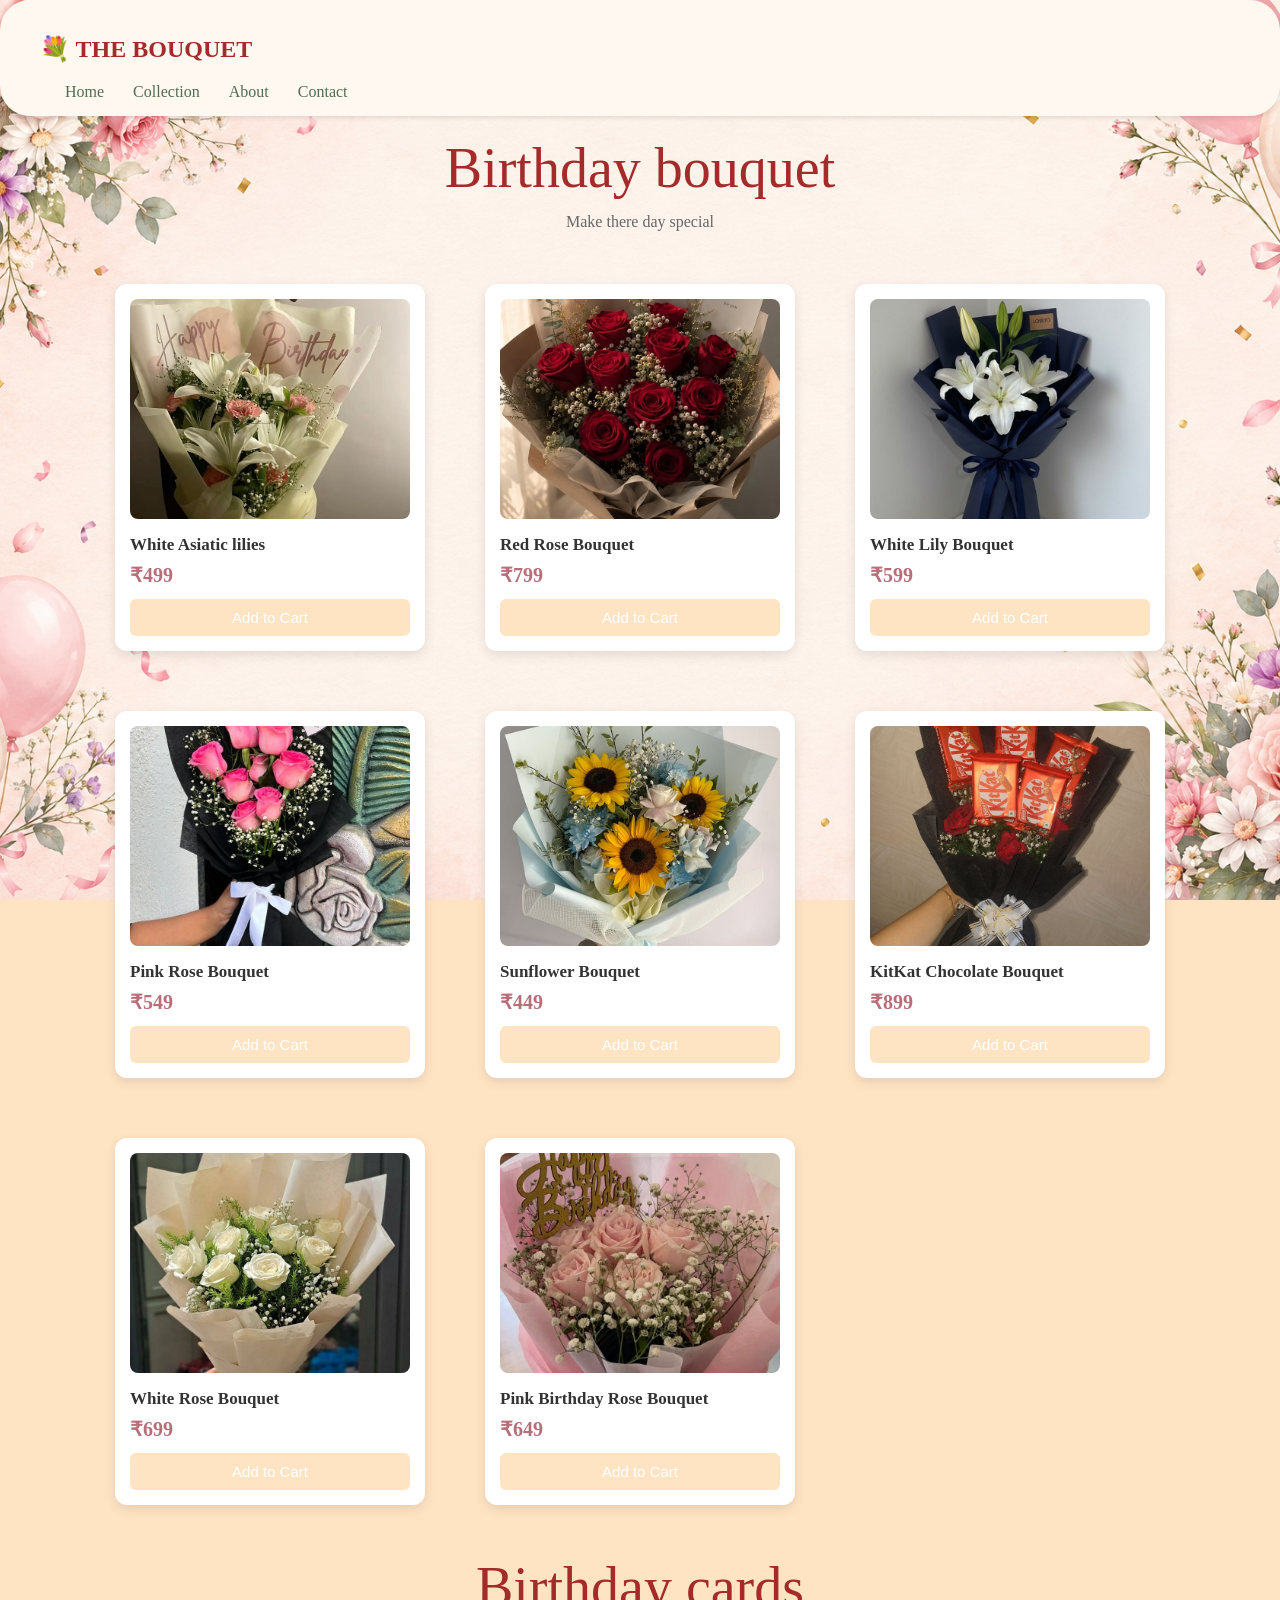
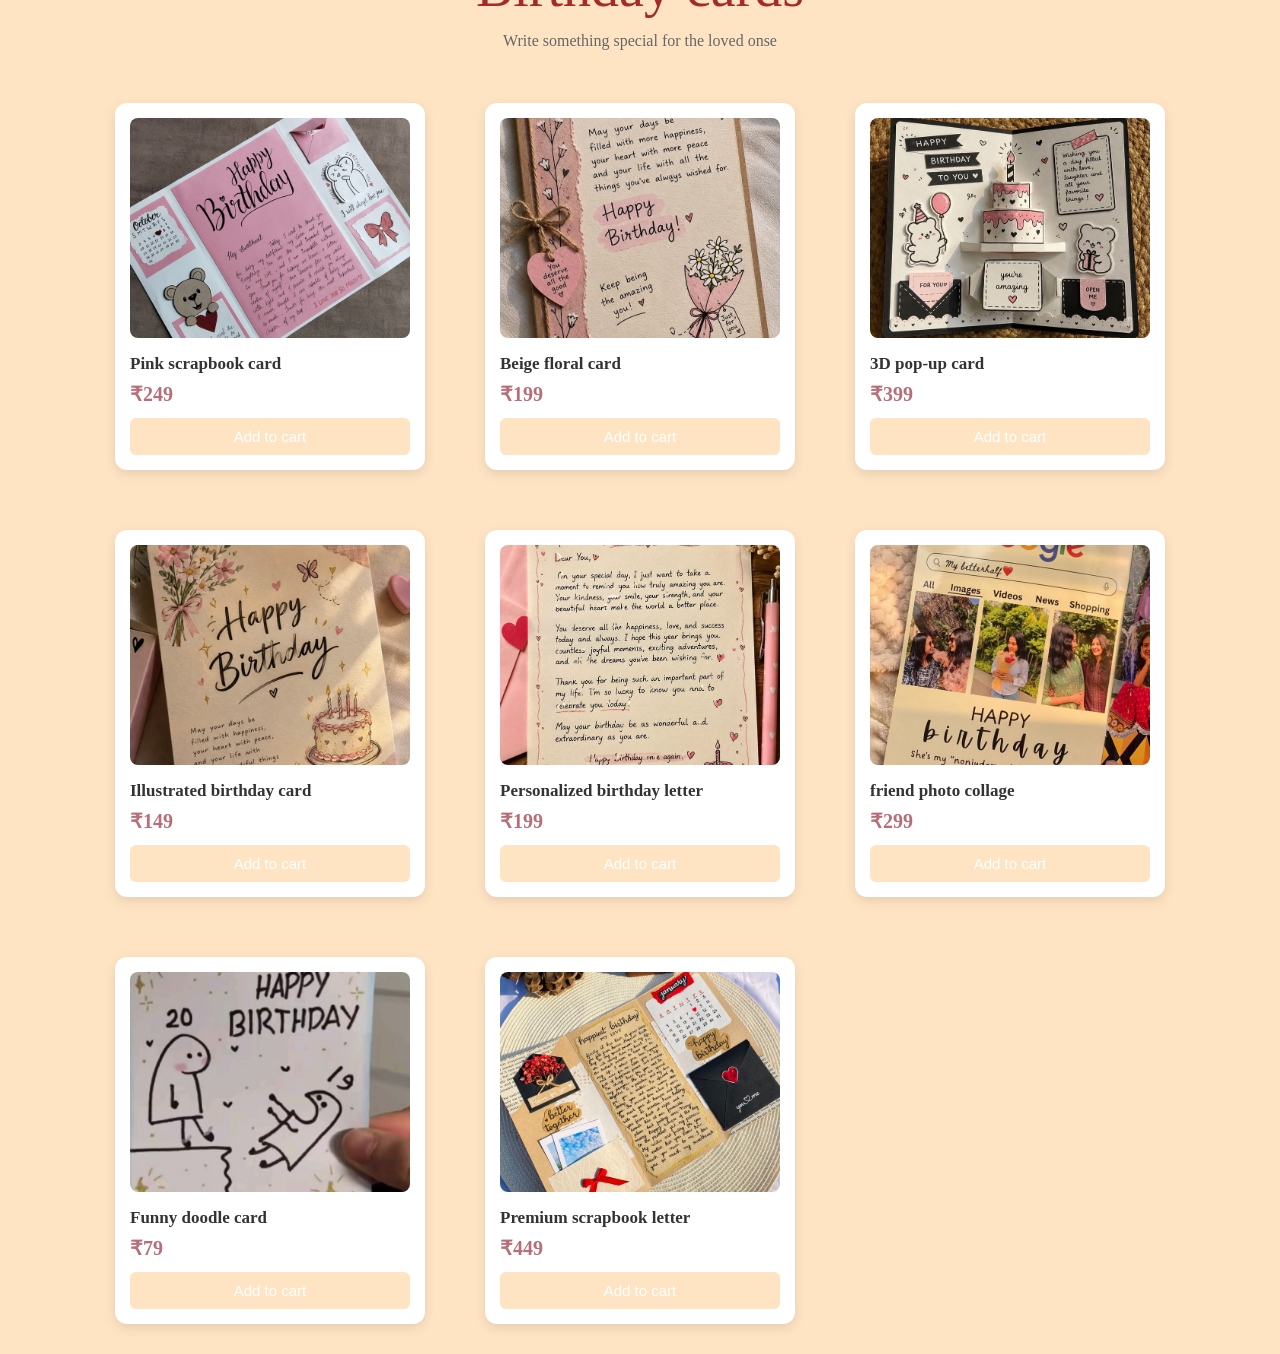
==== birthday.html @ a2e6276f "Add files via upload Bouquet" ====
<!DOCTYPE html>
<html lang="en">
<head>
    <meta charset="UTF-8">
    <meta name="viewport" content="width=device-width, initial-scale=1.0">
    <title>Document</title>
    <link rel="stylesheet" href="birthday.css">
</head>
<body>
    <nav class="navbar">
        <h2>💐 THE BOUQUET</h2>
        <div class="nav-links">
            <a href="#">Home</a>
            <a href="#">Collection</a>
            <a href="#">About</a>
            <a href="#">Contact</a>
        </div>
    </nav>
    <div class="Banner">
        <h1>Birthday bouquet</h1>
        <p>Make there day special</p>
    </div>

        <div class="images-container">
            <div class="product-card">
            <img src="f8.jpeg" alt="Fresh Flowers" width="350">
            <h3 class="product-name">White Asiatic lilies</h3>
            <p class="price">₹499</p>
            <button>Add to Cart</button>
            </div>
            <div class="product-card">
            <img src="f4.jpeg" alt="Fresh Flowers" width="350">
            <h3 class="product-name">Red Rose Bouquet</h3>
            <p class="price">₹799</p>
            <button>Add to Cart</button>
            </div>
            <div class="product-card">
            <img src="f5.jpeg" alt="Fresh Flowers" width="350">
            <h3 class="product-name">White Lily Bouquet</h3>
            <p class="price">₹599</p>
            <button>Add to Cart</button>
            </div>
            <div class="product-card">
            <img src="f7.jpeg" alt="Fresh Flowers" width="350">
            <h3 class="product-name">Pink Rose Bouquet</h3>
            <p class="price">₹549</p>
            <button>Add to Cart</button>
            </div>
            <div class="product-card">
            <img src="f1.jpeg" alt="Fresh Flowers" width="350">
            <h3 class="product-name">Sunflower Bouquet</h3>
            <p class="price">₹449</p>
            <button>Add to Cart</button>
            </div>
            <div class="product-card">
            <img src="f9.jpeg" alt="Fresh Flowers" width="350">
            <h3 class="product-name">KitKat Chocolate Bouquet</h3>
            <p class="price">₹899</p>
            <button>Add to Cart</button>
            </div>
            <div class="product-card">
            <img src="f10.jpeg" alt="Fresh Flowers" width="350">
            <h3 class="product-name">White Rose Bouquet</h3>
            <p class="price">₹699</p>
            <button>Add to Cart</button>
            </div>
            <div class="product-card">
            <img src="f11.jpeg" alt="Fresh Flowers" width="350">
            <h3 class="product-name">Pink Birthday Rose Bouquet</h3>
            <p class="price">₹649</p>
            <button>Add to Cart</button>
            </div>
            
        </div>
        <div class="Banner">
            <h1>Birthday cards</h1>
            <p>Write something special for the loved onse</p>
        </div>
        <div class="images-container">
            <div class="product-card">
                <img src="c1.jpeg" alt="cards" width="350">
                <h3 class="product-name">Pink scrapbook card</h3> 
                <p class="price">₹249</p>
                <button>Add to cart</button>
            </div>
            <div class="product-card">
                <img src="c2.jpeg" alt="cards" width="350">
                <h3 class="product-name">Beige floral card</h3> 
                <p class="price">₹199</p>
                <button>Add to cart</button>
            </div>
            <div class="product-card">
                <img src="c3.jpeg" alt="cards" width="350">
                <h3 class="product-name">3D pop-up card</h3> 
                <p class="price">₹399</p>
                <button>Add to cart</button>
            </div>
            <div class="product-card">
                <img src="c4.jpeg" alt="cards" width="350">
                <h3 class="product-name">Illustrated birthday card</h3> 
                <p class="price">₹149</p>
                <button>Add to cart</button>
            </div>
            <div class="product-card">
                <img src="c5.jpeg" alt="cards" width="350">
                <h3 class="product-name">Personalized birthday letter</h3> 
                <p class="price">₹199</p>
                <button>Add to cart</button>
            </div>
            <div class="product-card">
                <img src="c6.jpeg" alt="cards" width="350">
                <h3 class="product-name">friend photo collage</h3> 
                <p class="price">₹299</p>
                <button>Add to cart</button>
            </div>
            <div class="product-card">
                <img src="c7.jpeg" alt="cards" width="350">
                <h3 class="product-name">Funny doodle card</h3> 
                <p class="price">₹79</p>
                <button>Add to cart</button>
            </div>
            <div class="product-card">
                <img src="c8.jpeg" alt="cards" width="350">
                <h3 class="product-name">Premium scrapbook letter</h3> 
                <p class="price">₹449</p>
                <button>Add to cart</button>
            </div>
        </div>
        
    
</body>
</html>
---- birthday.css ----
body{
    margin: 0;
    padding: 0;
    background-color: bisque;
}
.Banner {
    text-align: center;
    padding: 20px;
}
.Banner h1{
    margin:0 0 10px 0;
    font-family: 'Sacramento',cursive;
    font-size:3.5rem;
    color:brown;
    font-weight: normal;
}
.Banner p{

    margin:0 auto;
    text-align: center;
    max-width:600px;
    font-size: 1rem;
    color:#666666;
    line-height:1.5;
}
.images-container{
    display:grid;
    grid-template-columns: repeat(3,1fr);
    justify-content: center;
    gap: 60px;
    max-width: 1050px;
    margin:30px auto;
}
.product-card {
    background-color: white;
    padding: 15px;
    border-radius: 12px;
    box-shadow: 0 4px 12px rgba(0, 0, 0, 0.1);
    text-align: left;
    transition: transform 0.3s ease;
}

.product-card:hover {
    transform: translateY(-5px);
}

.product-card img {
    width: 100%;
    height: 220px;
    object-fit: cover;
    border-radius: 8px;
}

.product-name {
    font-size: 17px;
    margin: 12px 0 8px;
    color: #333;
}

.price {
    margin: 8px 0 12px;
    font-size: 20px;
    color: bisque;
    font-weight: bold;
}

.product-card button {
    width: 100%;
    padding: 10px;
    background-color: bisque;
    color: white;
    border: none;
    border-radius: 6px;
    font-size: 15px;
    cursor: pointer;
}

.product-card button:hover {
    background-color: #965565;
}
.price{
    margin-top: 8px;
    font-size: 20px;
    color: #b76e79;
    font-weight: bold;


}
.navbar{
    display:fex;
    justify-content: space-between;
    align-items: center;
    padding: 15px 40px;
    background-color: #fff8f0;
    border-radius:30px;
    position: sticky;
    box-shadow: 0 2px 4px rgba(0, 0, 0, 0.1);

}
.navbar h2{
    color:brown;
}
.nav-links a{
    text-decoration: none;
    color: #536b50;
    margin-left: 25px;
}
@media (max-width: 900px) {
    .images-container {
        grid-template-columns: repeat(2, 1fr);
    }
}

@media (max-width: 500px) {
    .images-container {
        grid-template-columns: 1fr;
    }
}
body {
    margin: 0;
    background-image: url(bg1.png); 
    background-size: cover;
    background-position: center;
    background-repeat: repeat-y;
    background-attachment: fixed;
    color: #40363A;
}
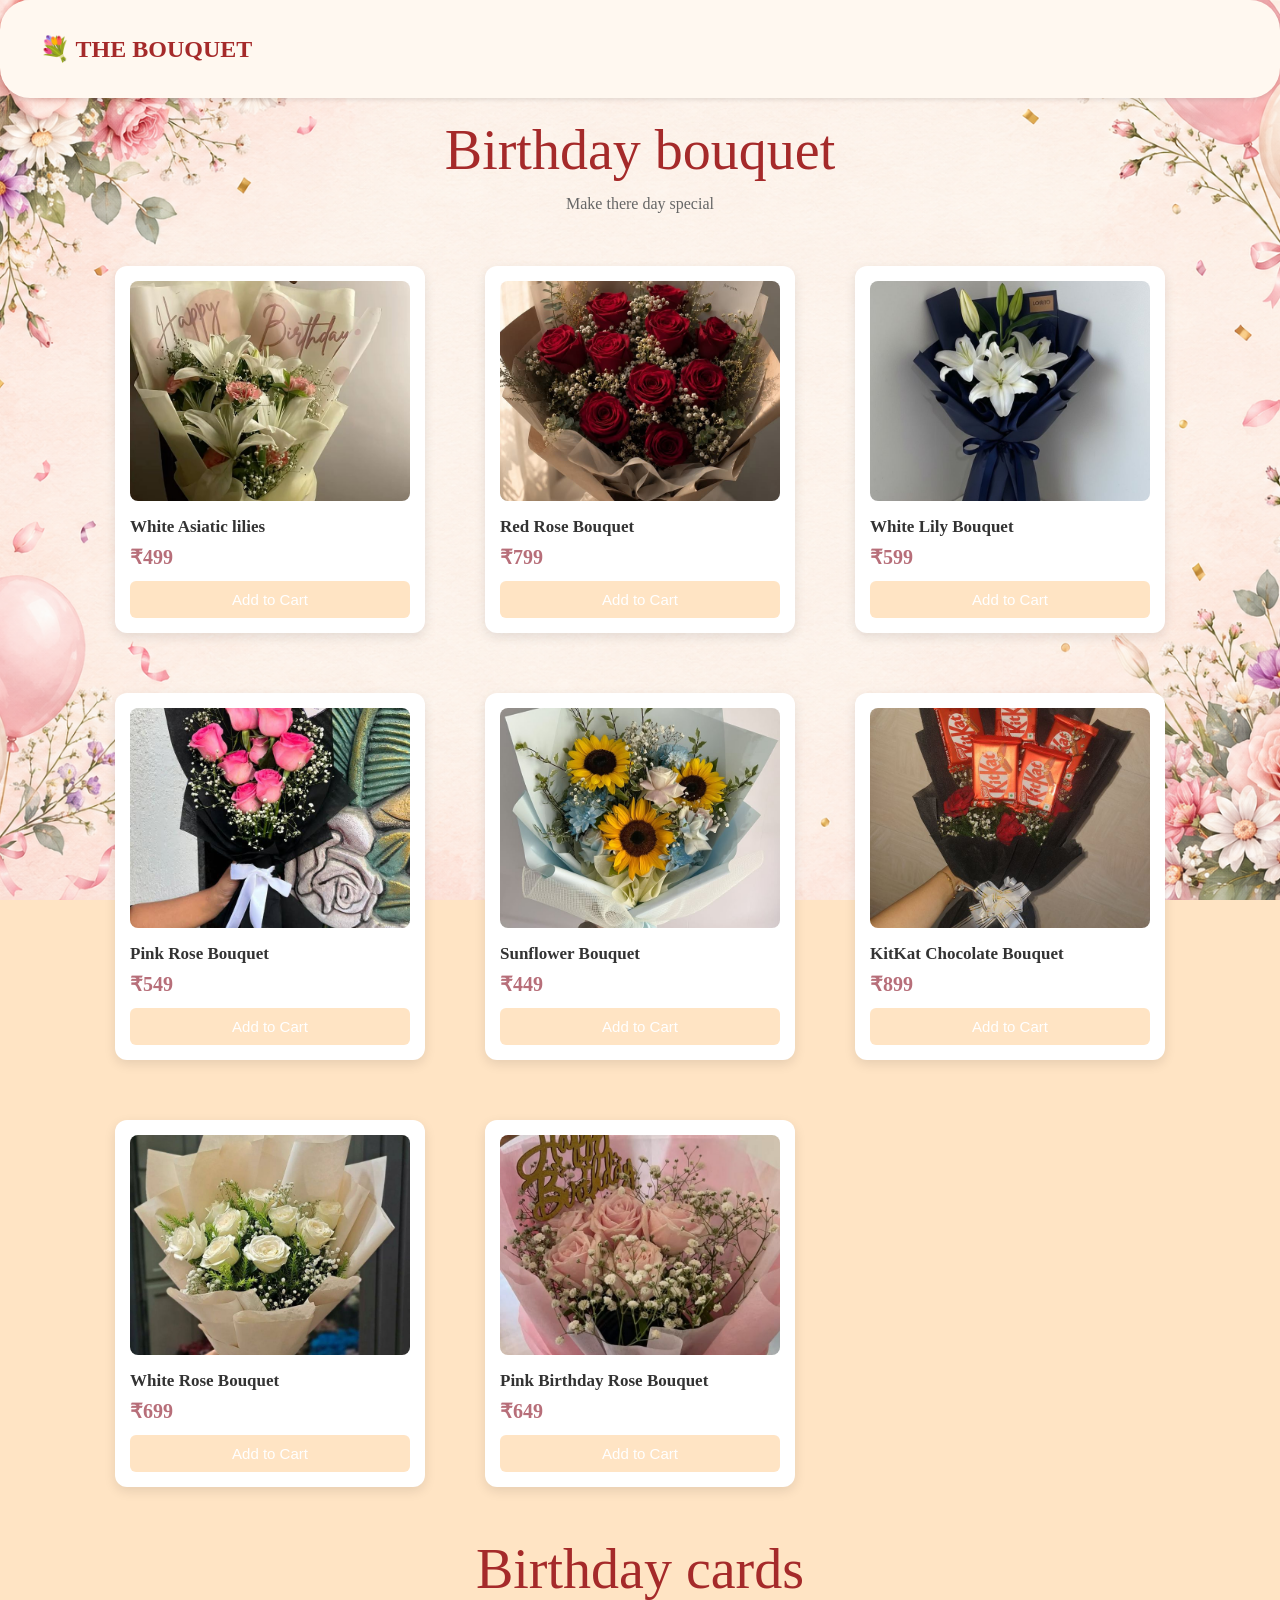
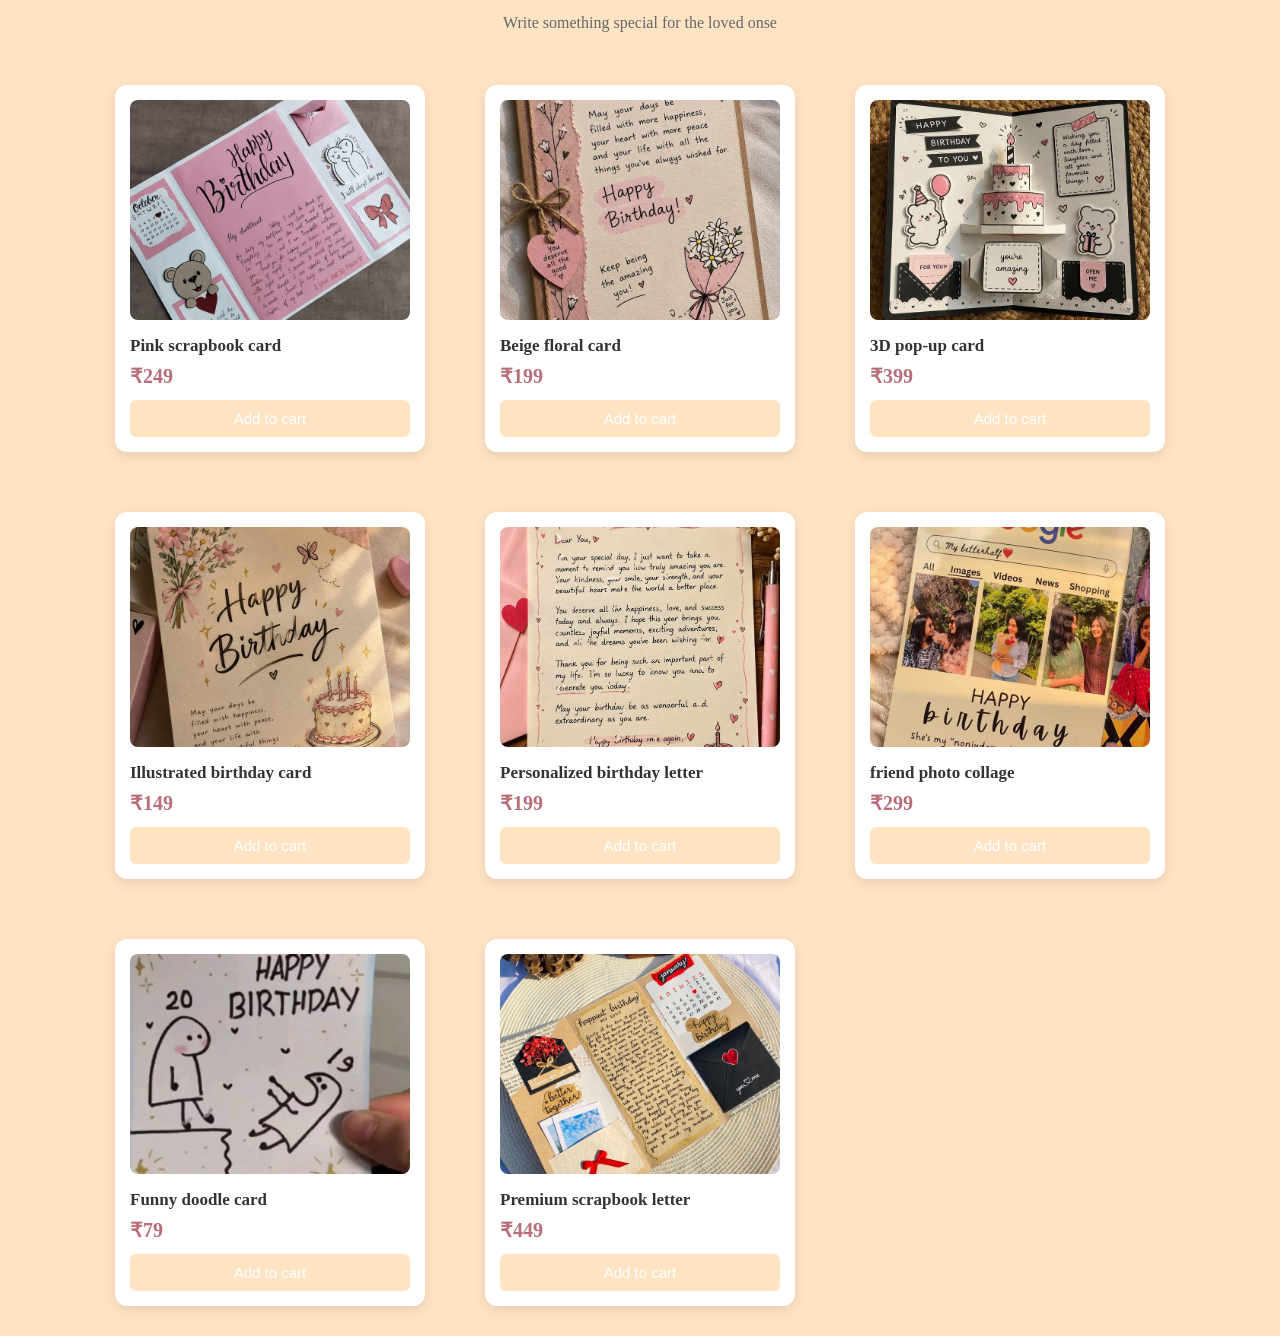
==== commit 3b2108e9: "Connected all pages for deployment" ====
--- a/birthday.html
+++ b/birthday.html
@@ -3,18 +3,12 @@
 <head>
     <meta charset="UTF-8">
     <meta name="viewport" content="width=device-width, initial-scale=1.0">
-    <title>Document</title>
+    <title>Birthday</title>
     <link rel="stylesheet" href="birthday.css">
 </head>
 <body>
     <nav class="navbar">
         <h2>💐 THE BOUQUET</h2>
-        <div class="nav-links">
-            <a href="#">Home</a>
-            <a href="#">Collection</a>
-            <a href="#">About</a>
-            <a href="#">Contact</a>
-        </div>
     </nav>
     <div class="Banner">
         <h1>Birthday bouquet</h1>
